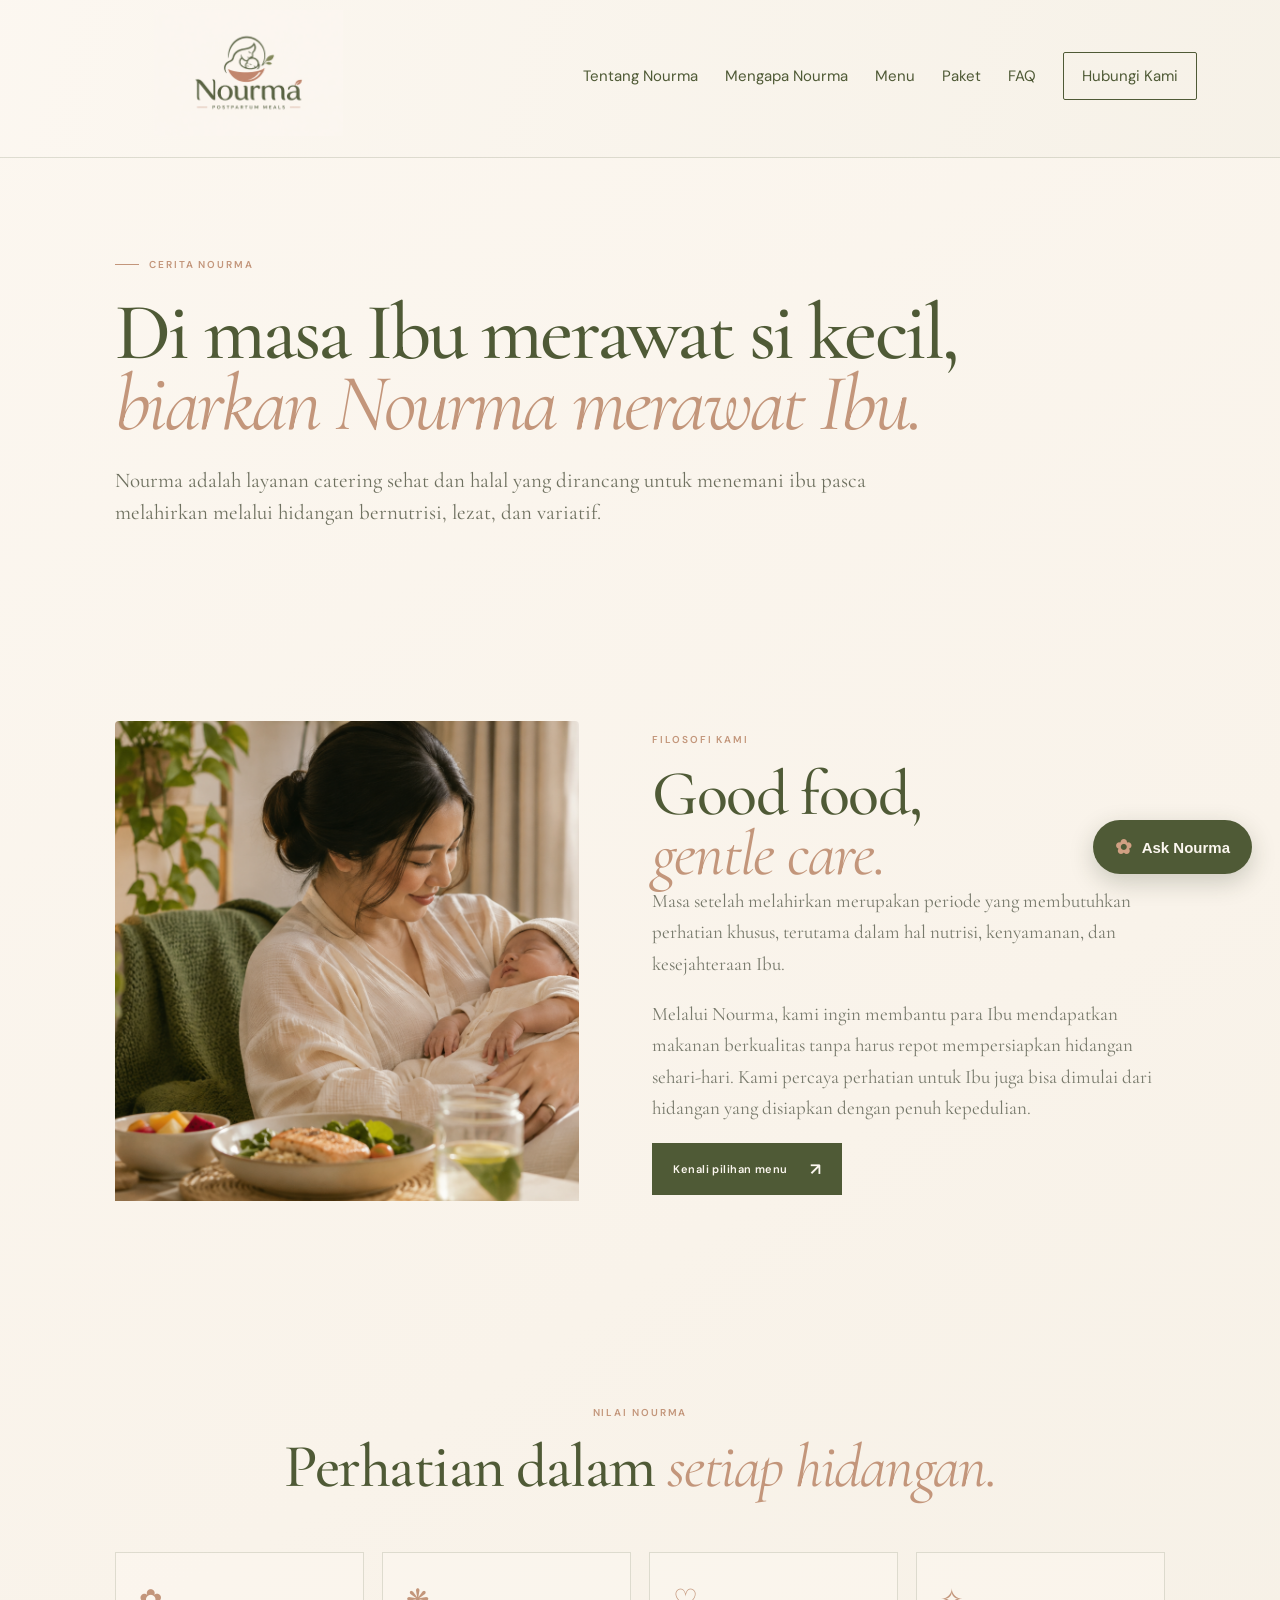
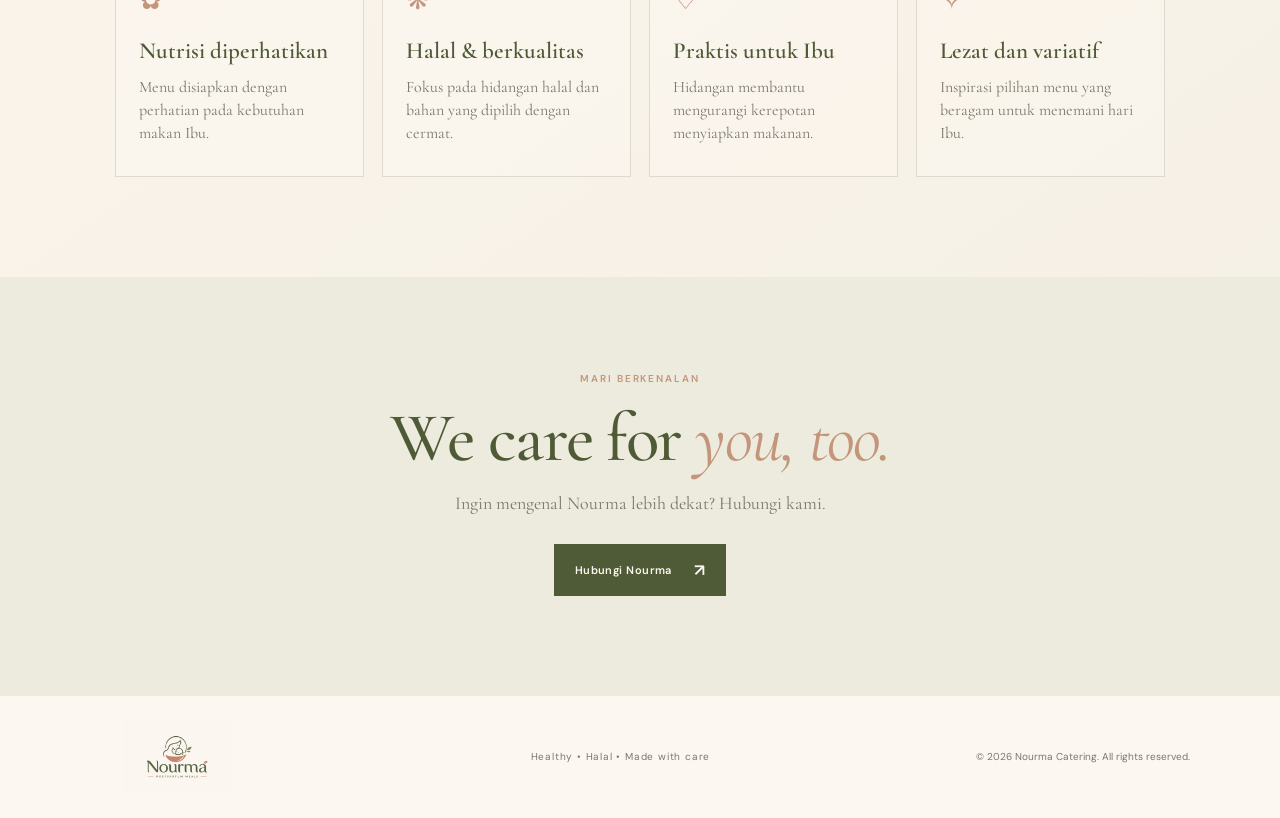
==== about.html @ ec866847 "feat: add scroll animations, multi-page structure, and assets - Add css/animations.css with scroll-t" ====
<!DOCTYPE html><html lang="id"><head><meta charset="UTF-8"><meta name="viewport" content="width=device-width, initial-scale=1.0"><meta name="theme-color" content="#FCF7F0"><meta name="description" content="Nourma catering sehat dan halal untuk ibu pasca melahirkan."><title>Tentang Nourma — Nourma Catering</title><link rel="preconnect" href="https://fonts.googleapis.com"><link rel="preconnect" href="https://fonts.gstatic.com" crossorigin><link href="https://fonts.googleapis.com/css2?family=Cormorant+Garamond:wght@400;500;600;700&family=DM+Sans:wght@400;500;600;700&display=swap" rel="stylesheet"><link rel="stylesheet" href="css/style.css"></head><body><header class="site-header">
  <a class="brand" href="index.html" aria-label="Nourma home"><img src="assets/logo.png" alt="Nourma Postpartum Meals logo" /></a>
  <button class="menu-toggle" aria-label="Toggle navigation" aria-expanded="false">☰</button>
  <nav class="nav-links" aria-label="Main navigation">
    <a href="about.html">Tentang Nourma</a><a href="index.html#benefits">Mengapa Nourma</a>
    <a href="menu.html">Menu</a><a href="packages.html">Paket</a><a href="index.html#faq">FAQ</a>
    <a class="nav-cta" href="contact.html">Hubungi Kami</a>
  </nav>
</header><main>
<section class="page-hero section">
  <p class="eyebrow"><span></span> CERITA NOURMA</p>
  <h1>Di masa Ibu merawat si kecil,<br><em>biarkan Nourma merawat Ibu.</em></h1>
  <p class="hero-description">Nourma adalah layanan catering sehat dan halal yang dirancang untuk menemani ibu pasca melahirkan melalui hidangan bernutrisi, lezat, dan variatif.</p>
</section>
<section class="section story-section">
  <div class="story-photo"><img src="assets/mother-newborn.png" alt="Warm home lifestyle" onerror="this.src='assets/mother-newborn.png"></div>
  <div><div class="section-kicker">FILOSOFI KAMI</div><h2>Good food,<br><em>gentle care.</em></h2>
  <p>Masa setelah melahirkan merupakan periode yang membutuhkan perhatian khusus, terutama dalam hal nutrisi, kenyamanan, dan kesejahteraan Ibu.</p>
  <p>Melalui Nourma, kami ingin membantu para Ibu mendapatkan makanan berkualitas tanpa harus repot mempersiapkan hidangan sehari-hari. Kami percaya perhatian untuk Ibu juga bisa dimulai dari hidangan yang disiapkan dengan penuh kepedulian.</p>
  <a class="button button-primary" href="menu.html">Kenali pilihan menu <span>↗</span></a></div>
</section>
<section class="section values-section"><div class="section-heading centered"><div class="section-kicker">NILAI NOURMA</div><h2>Perhatian dalam <em>setiap hidangan.</em></h2></div>
<div class="benefit-grid"><article class="benefit-card"><div class="benefit-icon">✿</div><h3>Nutrisi diperhatikan</h3><p>Menu disiapkan dengan perhatian pada kebutuhan makan Ibu.</p></article><article class="benefit-card"><div class="benefit-icon">❋</div><h3>Halal & berkualitas</h3><p>Fokus pada hidangan halal dan bahan yang dipilih dengan cermat.</p></article><article class="benefit-card"><div class="benefit-icon">♡</div><h3>Praktis untuk Ibu</h3><p>Hidangan membantu mengurangi kerepotan menyiapkan makanan.</p></article><article class="benefit-card"><div class="benefit-icon">✧</div><h3>Lezat dan variatif</h3><p>Inspirasi pilihan menu yang beragam untuk menemani hari Ibu.</p></article></div></section>
<section class="contact-section"><div class="section-kicker">MARI BERKENALAN</div><h2>We care for <em>you, too.</em></h2><p>Ingin mengenal Nourma lebih dekat? Hubungi kami.</p><a class="button button-primary" href="contact.html">Hubungi Nourma <span>↗</span></a></section>
</main><footer class="site-footer">
  <img src="assets/logo.png" alt="Nourma Postpartum Meals" />
  <p>Healthy • Halal • Made with care</p>
  <span>© <span id="year"></span> Nourma Catering. All rights reserved.</span>
</footer>
<div class="ask-nourma">
  <button class="ask-trigger" type="button" aria-expanded="false" aria-controls="ask-panel"><span class="chat-symbol">✿</span> Ask Nourma</button>
  <div class="ask-panel" id="ask-panel" hidden>
    <div class="ask-panel-head"><div><strong>Ask Nourma</strong><small>How can we help, Ibu?</small></div><button class="ask-close" aria-label="Close chat">×</button></div>
    <p class="ask-welcome">Halo, Ibu! Pilih cara untuk bertanya tentang menu dan paket Nourma.</p>
    <button class="ask-option" type="button" data-chat="menu">🌿 Tanya tentang menu</button>
    <button class="ask-option" type="button" data-chat="packages">♡ Tanya tentang paket</button>
    <button class="ask-option" type="button" data-chat="delivery">⌂ Tanya tentang pengiriman</button>
    <div class="ask-answer" aria-live="polite"></div>
    <a class="ask-whatsapp" id="ask-whatsapp" href="#" target="_blank" rel="noopener">Chat via WhatsApp ↗</a>
    <small class="ask-note">AI chat demo: jawaban dasar. WhatsApp perlu nomor resmi Nourma.</small>
  </div>
</div>
<script src="js/script.js"></script></body></html>
---- css/style.css ----
/* Nourma brand palette sampled as a visual guide from the logo */
:root {
  --cream: #FCF7F0;
  --green: #4F5A36;
  --terracotta: #C3967B;
  --ink: #37382F;
  --muted: #77796B;
  --line: rgba(91, 100, 68, .18);
  --serif: "Cormorant Garamond", Georgia, serif;
  --sans: "DM Sans", Arial, sans-serif;
}
* { box-sizing: border-box; }
html { scroll-behavior: smooth; }
body { margin: 0; background: linear-gradient(145deg, #FCF7F0 0%, #F9F3EA 52%, #F4EFE4 100%); color: var(--ink); font-family: var(--serif); }
a { color: inherit; text-decoration: none; }
.site-header { height: 158px; padding: 22px 6.5% 28px; display: flex; align-items: center; justify-content: space-between; border-bottom: 1px solid var(--line); background: linear-gradient(105deg, rgba(252,247,240,.97), rgba(246,241,231,.97)); position: sticky; top: 0; z-index: 20; backdrop-filter: blur(12px); }
.brand img { width: 330px; height: 126px; object-fit: contain; }
.nav-links { display: flex; align-items: center; gap: clamp(15px, 2.1vw, 30px); font-family: var(--sans); font-size: 15px; color: var(--green); }
.nav-links a:not(.nav-cta):hover, .text-link:hover { color: var(--terracotta); }
.nav-cta { padding: 13px 18px; border: 1px solid var(--green); border-radius: 2px; }
.menu-toggle { display: none; border: 0; background: transparent; color: var(--green); font-size: 24px; }
.section { padding: 100px 9%; }
.hero { min-height: 650px; display: grid; grid-template-columns: 1.04fr .96fr; gap: 7%; align-items: center; padding-top: 76px; padding-bottom: 84px; }
.eyebrow, .section-kicker { font-family: var(--sans); font-size: 10px; font-weight: 600; letter-spacing: .19em; color: var(--terracotta); }
.eyebrow { display: flex; align-items: center; gap: 10px; }
.eyebrow span { width: 24px; height: 1px; background: var(--terracotta); }
h1, h2, h3, p { margin-top: 0; }
h1 { font-size: clamp(55px, 6.3vw, 88px); line-height: .88; letter-spacing: -.035em; font-weight: 500; color: var(--green); margin: 26px 0; }
h1 em, h2 em { color: var(--terracotta); font-weight: 400; }
.hero-description { max-width: 490px; font-size: 19px; line-height: 1.55; color: #6E705F; }
.hero-actions { display: flex; align-items: center; gap: 28px; margin-top: 30px; }
.button { display: inline-flex; align-items: center; justify-content: center; gap: 22px; padding: 15px 21px; font-family: var(--sans); font-size: 11px; font-weight: 600; letter-spacing: .04em; transition: transform .2s, background .2s; }
.button:hover { transform: translateY(-2px); }
.button-primary { background: var(--green); color: var(--cream); }
.button-primary:hover { background: #454D32; }
.button span { font-size: 17px; }
.text-link { font-family: var(--sans); font-size: 11px; font-weight: 600; color: var(--green); }
.text-link span { margin-left: 8px; font-size: 15px; }
.hero-note { display: flex; align-items: center; gap: 12px; margin-top: 52px; font-size: 14px; color: var(--muted); font-style: italic; }
.note-mark { color: var(--terracotta); font-size: 22px; }
.hero-visual { position: relative; min-height: 530px; }
.hero-image-wrap { height: 520px; width: 100%; border-radius: 4px; overflow: hidden; background: #E8E4D8; position: relative; isolation: isolate; }
.hero-image { position: absolute; inset: 0; width: 100%; height: 100%; object-fit: cover; opacity: 0; transition: opacity 1.15s ease-in-out; }
.hero-image.is-active { opacity: 1; }
.hero-slide-caption { position: absolute; left: 24px; bottom: 86px; z-index: 2; display: flex; flex-direction: column; gap: 6px; padding: 14px 18px; color: #FFFCF7; background: linear-gradient(90deg, rgba(48,55,36,.68), rgba(48,55,36,.08)); max-width: calc(100% - 48px); pointer-events: none; }
.caption-kicker { font-family: var(--sans); font-size: 9px; letter-spacing: .16em; color: #F0D3BE; }
.caption-title { font-size: clamp(20px, 2.2vw, 28px); font-style: italic; line-height: 1.1; }
.hero-slide-controls { position: absolute; z-index: 3; left: 50%; bottom: 20px; transform: translateX(-50%); display: flex; align-items: center; gap: 15px; padding: 7px 11px; border-radius: 30px; background: rgba(252,247,240,.88); backdrop-filter: blur(8px); }
.slide-arrow { width: 25px; height: 25px; border: 1px solid rgba(91,100,68,.25); border-radius: 50%; background: transparent; color: var(--green); font-family: var(--sans); font-size: 18px; line-height: 1; cursor: pointer; }
.slide-dots { display: flex; align-items: center; gap: 7px; }
.slide-dot { width: 7px; height: 7px; padding: 0; border: 0; border-radius: 50%; background: rgba(91,100,68,.35); cursor: pointer; transition: width .25s, background .25s; }
.slide-dot.is-active { width: 20px; border-radius: 8px; background: var(--green); }
.floating-card { position: absolute; bottom: 30px; left: -42px; background: #FFFCF7; padding: 17px 22px; display: flex; gap: 14px; align-items: center; box-shadow: 0 12px 35px rgba(48,52,36,.09); }
.floating-icon { color: var(--terracotta); font-size: 25px; }
.floating-card strong, .floating-card small { display: block; }
.floating-card strong { color: var(--green); font-size: 16px; font-weight: 600; }
.floating-card small { font-family: var(--sans); color: var(--muted); font-size: 10px; margin-top: 4px; }
.hero-circle { position: absolute; top: 14px; right: -25px; width: 100px; height: 100px; border: 1px solid var(--terracotta); border-radius: 50%; display: grid; place-items: center; text-align: center; color: var(--terracotta); font-size: 15px; line-height: 1.05; font-style: italic; transform: rotate(10deg); }
.trust-strip { background: var(--green); color: var(--cream); display: flex; align-items: center; justify-content: center; gap: clamp(15px, 4vw, 55px); padding: 22px 6%; background: #EDEBDD; color: var(--green); font-family: var(--sans); font-size: 10px; letter-spacing: .1em; text-transform: uppercase; flex-wrap: wrap; }
.trust-strip i { color: var(--terracotta); font-style: normal; font-size: 16px; }
.about-section { padding-top: 115px; padding-bottom: 115px; }
.about-grid { display: grid; grid-template-columns: 1.15fr .85fr; gap: 10%; margin-top: 35px; align-items: start; }
h2 { color: var(--green); font-size: clamp(42px, 4.8vw, 64px); line-height: .97; font-weight: 500; letter-spacing: -.025em; margin: 18px 0 0; }
.about-text { padding-top: 6px; }
.about-text p { font-size: 19px; line-height: 1.55; color: #747565; margin-bottom: 20px; }
.green-link { display: inline-block; margin-top: 10px; }
.benefits-section { background: #F3EEE5; }
.section-heading.centered { text-align: center; }
.section-heading h2 { margin-top: 18px; }
.section-heading p { color: var(--muted); font-size: 17px; margin-top: 20px; }
.benefit-grid { display: grid; grid-template-columns: repeat(4, 1fr); gap: 18px; margin-top: 55px; }
.benefit-card { padding: 30px 23px 28px; border: 1px solid var(--line); min-height: 225px; background: rgba(252,247,240,.42); }
.benefit-icon { color: var(--terracotta); font-size: 28px; margin-bottom: 23px; }
.benefit-card h3 { color: var(--green); font-size: 23px; line-height: 1; font-weight: 600; margin-bottom: 13px; }
.benefit-card p { font-size: 16px; line-height: 1.45; color: var(--muted); margin-bottom: 0; }
.menu-section { padding-top: 110px; padding-bottom: 105px; }
.menu-top { display: flex; align-items: end; justify-content: space-between; gap: 40px; margin-bottom: 42px; }
.menu-top h2 { margin-top: 17px; }
.menu-top > p { max-width: 350px; font-size: 16px; line-height: 1.5; color: var(--muted); margin-bottom: 5px; }
.menu-grid { display: grid; grid-template-columns: repeat(3, 1fr); gap: 22px; }
.menu-card { background: #FFFCF7; }
.menu-card img { display: block; width: 100%; height: 270px; object-fit: cover; }
.menu-card-content { padding: 23px 23px 26px; }
.menu-tag { font-family: var(--sans); color: var(--terracotta); font-size: 9px; letter-spacing: .15em; }
.menu-card h3 { font-size: 28px; font-weight: 600; color: var(--green); margin: 12px 0 8px; }
.menu-card p { color: var(--muted); font-size: 16px; line-height: 1.4; margin: 0; }
.disclaimer { font-family: var(--sans); font-size: 10px; line-height: 1.5; color: #89897C; margin-top: 22px; }
.package-section { display: grid; grid-template-columns: .95fr 1.05fr; padding: 0 9%; background: var(--green); color: var(--cream); }
.package-panel { padding: 85px 10% 85px 0; }
.package-panel .section-kicker { color: #D8B5A0; }
.package-panel h2 { color: var(--cream); margin-top: 20px; }
.package-panel h2 em { color: #D8B5A0; }
.package-panel > p { color: rgba(252,247,240,.75); font-size: 18px; line-height: 1.5; margin: 25px 0 30px; max-width: 380px; }
.button-light { background: var(--cream); color: var(--green); }
.package-side { padding: 58px 0 58px 10%; border-left: 1px solid rgba(252,247,240,.2); }
.package-placeholder { display: flex; gap: 25px; padding: 23px 0; border-bottom: 1px solid rgba(252,247,240,.2); }
.package-placeholder:last-child { border-bottom: 0; }
.package-number { color: #D8B5A0; font-family: var(--sans); font-size: 11px; letter-spacing: .1em; padding-top: 4px; }
.package-placeholder h3 { font-size: 27px; font-weight: 500; color: var(--cream); margin-bottom: 6px; }
.package-placeholder p { font-size: 15px; color: rgba(252,247,240,.7); margin-bottom: 12px; }
.coming-soon { font-family: var(--sans); font-size: 9px; letter-spacing: .15em; color: #D8B5A0; }
.process-section { background: #F3EEE5; }
.process-grid { display: grid; grid-template-columns: repeat(3, 1fr); gap: 35px; margin-top: 55px; }
.process-step { border-top: 1px solid var(--terracotta); padding-top: 22px; }
.process-step > span { font-family: var(--sans); font-size: 11px; color: var(--terracotta); letter-spacing: .1em; }
.process-step h3 { font-size: 28px; color: var(--green); font-weight: 600; margin: 17px 0 10px; }
.process-step p { font-size: 17px; line-height: 1.45; color: var(--muted); }
.faq-section { display: grid; grid-template-columns: .8fr 1.2fr; gap: 10%; }
.faq-intro h2 { margin-top: 20px; }
.faq-intro > p { color: var(--muted); font-size: 17px; margin-top: 20px; }
.faq-list details { border-bottom: 1px solid var(--line); padding: 20px 0; }
.faq-list details:first-child { border-top: 1px solid var(--line); }
.faq-list summary { cursor: pointer; list-style: none; color: var(--green); font-size: 23px; font-weight: 600; display: flex; justify-content: space-between; gap: 15px; }
.faq-list summary::-webkit-details-marker { display: none; }
.faq-list summary::after { content: "+"; font-family: var(--sans); font-size: 19px; color: var(--terracotta); }
.faq-list details[open] summary::after { content: "−"; }
.faq-list details p { color: var(--muted); font-size: 17px; line-height: 1.5; margin: 14px 30px 0 0; }
.contact-section { padding: 95px 7% 100px; text-align: center; background: #EDEBDD; }
.contact-flower { color: var(--terracotta); font-size: 32px; margin-bottom: 20px; }
.contact-section h2 { font-size: clamp(46px, 5.4vw, 72px); margin: 20px 0; }
.contact-section > p { font-size: 18px; color: var(--muted); margin: 0 auto 30px; }
.contact-note { display: block; font-family: var(--sans); color: #858577; font-size: 10px; margin-top: 15px; }
.site-footer { display: flex; align-items: center; justify-content: space-between; padding: 25px 7%; gap: 20px; flex-wrap: wrap; background: var(--cream); color: var(--muted); font-family: var(--sans); font-size: 10px; }
.site-footer img { width: 175px; height: 72px; object-fit: contain; }
.site-footer p { margin: 0; letter-spacing: .08em; }
.site-footer span { margin: 0; }
@media (max-width: 900px) {
  .site-header { padding: 16px 5% 22px; height: 112px; }
  .brand img { width: 215px; height: 82px; }
  .menu-toggle { display: block; }
  .nav-links { display: none; position: absolute; top: 111px; left: 0; right: 0; padding: 22px 6%; background: var(--cream); border-bottom: 1px solid var(--line); flex-direction: column; align-items: stretch; gap: 18px; }
  .nav-links.open { display: flex; }
  .nav-cta { text-align: center; }
  .section { padding: 75px 6%; }
  .hero { grid-template-columns: 1fr; gap: 40px; padding-top: 60px; }
  .hero-visual { max-width: 570px; width: 100%; margin: 0 auto; min-height: 430px; }
  .hero-image-wrap { height: 430px; }
  .hero-slide-caption { left: 15px; bottom: 78px; }
  .hero-slide-controls { bottom: 14px; }
  .hero-circle { right: -10px; }
  .about-grid, .faq-section { grid-template-columns: 1fr; gap: 30px; }
  .benefit-grid { grid-template-columns: repeat(2, 1fr); }
  .menu-grid { grid-template-columns: repeat(2, 1fr); }
  .menu-card:last-child { grid-column: span 2; }
  .menu-card:last-child img { height: 300px; }
  .package-section { grid-template-columns: 1fr; padding: 0 6%; }
  .package-panel { padding: 70px 0 45px; }
  .package-side { padding: 25px 0 55px; border-left: 0; border-top: 1px solid rgba(252,247,240,.2); }
}
@media (max-width: 560px) {
  .section { padding: 62px 6%; }
  h1 { font-size: 59px; }
  h2 { font-size: 44px; }
  .hero-description { font-size: 17px; }
  .hero-actions { gap: 20px; flex-wrap: wrap; }
  .hero-note { margin-top: 32px; }
  .hero-visual { min-height: 350px; }
  .hero-image-wrap { height: 350px; }
  .hero-slide-caption { bottom: 70px; padding: 10px 12px; }
  .caption-title { font-size: 20px; }
  .floating-card { left: -8px; bottom: 20px; padding: 13px 15px; }
  .hero-circle { width: 78px; height: 78px; font-size: 12px; top: 0; right: -5px; }
  .trust-strip { background: var(--green); color: var(--cream); gap: 12px; font-size: 8px; padding: 18px 5%; }
  .trust-strip i { font-size: 12px; }
  .benefit-grid, .menu-grid, .process-grid { grid-template-columns: 1fr; }
  .benefit-card { min-height: 0; }
  .menu-card:last-child { grid-column: auto; }
  .menu-card img, .menu-card:last-child img { height: 245px; }
  .menu-top { display: block; }
  .menu-top > p { margin-top: 20px; }
  .package-placeholder h3 { font-size: 24px; }
  .faq-list summary { font-size: 20px; }
  .contact-section { padding: 70px 6%; }
  .site-footer { flex-direction: column; text-align: center; }
}

/* Multi-page layout and Nourma interaction refinements */
.page-hero { padding-top: 100px; padding-bottom: 70px; max-width: 1500px; }
.page-hero h1 { max-width: 1100px; }
.page-hero .hero-description { max-width: 780px; font-size: 21px; }
.story-section { display:grid; grid-template-columns: .95fr 1.05fr; gap:7%; align-items:center; }
.story-photo { min-height: 480px; overflow:hidden; border-radius: 4px; }
.story-photo img { width:100%; height:480px; object-fit:cover; }
.story-section h2 { font-size: clamp(48px,5vw,72px); line-height:.95; color:var(--green); }
.story-section p { font-size:19px; line-height:1.65; color:var(--muted); }
.package-grid { display:grid; grid-template-columns:repeat(3,1fr); gap:24px; }
.package-card { padding:38px; background:#FFFCF7; border:1px solid var(--line); transition:transform .3s ease, box-shadow .3s ease; }
.package-card:hover { transform:translateY(-8px); box-shadow:0 20px 45px rgba(47,55,34,.12); }
.package-card h2 { font-size:44px; color:var(--green); }
.package-card p, .package-card li { font-size:18px; line-height:1.6; color:var(--muted); }
.package-card ul { padding-left:20px; margin:24px 0; }
.package-featured { background:var(--green); color:var(--cream); }
.package-featured h2, .package-featured p, .package-featured li { color:var(--cream); }
.package-featured .section-kicker { color:#E3B99E; }
.contact-page-grid { display:grid; grid-template-columns:1fr 1fr; gap:8%; align-items:start; }
.contact-info h2 { font-size:clamp(48px,5vw,72px); color:var(--green); line-height:.95; }
.contact-info p { font-size:19px; line-height:1.6; color:var(--muted); }
.menu-card { display:block; color:inherit; transition:transform .28s cubic-bezier(.2,.8,.2,1), box-shadow .28s ease; cursor:pointer; }
.menu-card:hover { transform:translateY(-9px); box-shadow:0 18px 40px rgba(55,56,47,.12); }
.menu-card:active { animation: nourma-bounce .42s ease; }
.menu-card img { transition:transform .45s ease; }
.menu-card:hover img { transform:scale(1.045); }
@keyframes nourma-bounce { 0%,100% { transform:translateY(-5px) scale(1); } 35% { transform:translateY(2px) scale(.985); } 65% { transform:translateY(-8px) scale(1.01); } }
.ask-nourma { position:fixed; z-index:50; right:28px; bottom:26px; font-family:var(--sans); }
.ask-trigger { border:0; background:var(--green); color:var(--cream); border-radius:40px; padding:15px 22px; display:flex; align-items:center; gap:10px; font-size:15px; font-weight:600; box-shadow:0 8px 25px rgba(47,55,34,.22); cursor:pointer; transition:transform .2s, background .2s; }
.ask-trigger:hover { transform:translateY(-3px); background:#414A2D; }
.chat-symbol { color:#D1A083; font-size:20px; }
.ask-panel { position:absolute; right:0; bottom:70px; width:min(360px, calc(100vw - 32px)); background:#FFFCF7; border:1px solid var(--line); border-radius:16px; padding:18px; box-shadow:0 20px 55px rgba(40,45,30,.2); }
.ask-panel-head { display:flex; justify-content:space-between; align-items:center; background:var(--green); color:var(--cream); padding:14px; border-radius:10px; margin:-2px -2px 14px; }
.ask-panel-head strong,.ask-panel-head small { display:block; }
.ask-panel-head small { color:#E8DCCB; margin-top:4px; }
.ask-close { border:0; background:transparent; color:var(--cream); font-size:25px; cursor:pointer; }
.ask-welcome { color:var(--ink); font-size:14px; line-height:1.5; }
.ask-option { width:100%; padding:12px; margin:5px 0; text-align:left; border:1px solid var(--line); background:#F7F1E7; color:var(--green); border-radius:8px; font:500 14px var(--sans); cursor:pointer; transition:transform .2s,background .2s; }
.ask-option:hover { transform:translateX(3px); background:#EFE7D9; }
.ask-answer { margin:10px 0; color:var(--ink); font-size:13px; line-height:1.5; }
.ask-whatsapp { display:block; text-align:center; margin-top:12px; padding:12px; background:var(--green); color:var(--cream); border-radius:8px; font-weight:600; font-size:14px; }
.ask-note { display:block; margin-top:10px; color:var(--muted); font-size:10px; line-height:1.4; }

@media(max-width:900px) {
  .story-section,.contact-page-grid { grid-template-columns:1fr; gap:36px; }
  .package-grid { grid-template-columns:1fr; }
  .page-hero h1 { font-size:clamp(50px,9vw,78px); }
}
@media(max-width:560px) {
  .brand img { width:230px; height:88px; }
  .site-header { height:112px; }
  .page-hero { padding-top:60px; }
  .page-hero .hero-description { font-size:18px; }
  .story-photo,.story-photo img { height:330px; min-height:330px; }
  .ask-nourma { right:14px; bottom:14px; }
  .ask-trigger { padding:13px 17px; font-size:13px; }
}


/* ===== Nourma motion refinements ===== */
.js-animations-ready [data-animate="fade-up"] {
  opacity:0; transform:translateY(24px);
  transition:opacity .65s cubic-bezier(.22,.61,.36,1),transform .65s cubic-bezier(.22,.61,.36,1);
}
.js-animations-ready [data-animate="slide-left"] {
  opacity:0; transform:translateX(-32px);
  transition:opacity .68s cubic-bezier(.22,.61,.36,1),transform .68s cubic-bezier(.22,.61,.36,1);
}
.js-animations-ready [data-animate="slide-right"] {
  opacity:0; transform:translateX(32px);
  transition:opacity .68s cubic-bezier(.22,.61,.36,1),transform .68s cubic-bezier(.22,.61,.36,1);
}
.js-animations-ready [data-animate="scale-up"] {
  opacity:0; transform:scale(.96) translateY(16px);
  transition:opacity .6s cubic-bezier(.22,.61,.36,1),transform .6s cubic-bezier(.22,.61,.36,1);
}
.js-animations-ready [data-animate="fade"] { opacity:0; transition:opacity .7s ease; }
.js-animations-ready [data-animate].is-visible { opacity:1; transform:none; }
[data-stagger="0"]{transition-delay:0ms}[data-stagger="1"]{transition-delay:80ms}
[data-stagger="2"]{transition-delay:160ms}[data-stagger="3"]{transition-delay:240ms}
[data-stagger="4"]{transition-delay:320ms}[data-stagger="5"]{transition-delay:400ms}
[data-stagger="6"]{transition-delay:480ms}[data-stagger="7"]{transition-delay:560ms}
@keyframes nourmaHeadlineIn { from{opacity:0;transform:translateY(28px)} to{opacity:1;transform:translateY(0)} }
@keyframes nourmaSoftFade { from{opacity:0} to{opacity:1} }
.hero-copy h1 { animation:nourmaHeadlineIn .78s cubic-bezier(.22,.61,.36,1) .12s both; }
.hero-copy .hero-description { animation:nourmaSoftFade .72s ease .42s both; }
.hero-copy .hero-actions { animation:nourmaSoftFade .72s ease .62s both; }
.site-header { animation:nourmaSoftFade .45s ease both; }
.hero-image { transition:opacity 1.05s ease; }
.benefit-card,.menu-card,.package-card { overflow:hidden; }
.menu-card img,.gallery-grid img { transition:transform .5s cubic-bezier(.22,.61,.36,1); }
.menu-card:hover img,.gallery-grid a:hover img { transform:scale(1.04); }
@media(prefers-reduced-motion:reduce){
 .hero-copy h1,.hero-copy .hero-description,.hero-copy .hero-actions,.site-header{animation:none!important}
 .js-animations-ready [data-animate]{opacity:1!important;transform:none!important;transition:none!important}
 [data-stagger]{transition-delay:0ms!important}
 .menu-card img,.gallery-grid img,.hero-image{transition:none!important;transform:none!important}
}


/* ===== FIX: Homepage Nourma package section layout and contrast ===== */
.package-section {
  display: grid !important;
  grid-template-columns: minmax(0, .95fr) minmax(0, 1.05fr) !important;
  align-items: center !important;
  gap: 0 !important;
  width: 100%;
  padding: 78px 9% !important;
  background: var(--green) !important;
  color: var(--cream) !important;
  overflow: visible !important;
}
.package-panel {
  min-width: 0;
  padding: 50px 9% 50px 0 !important;
  background: transparent !important;
  color: var(--cream) !important;
}
.package-panel .section-kicker { color: #D8B5A0 !important; }
.package-panel h2 {
  color: var(--cream) !important;
  font-size: clamp(48px, 5vw, 72px) !important;
  line-height: .98 !important;
  margin: 20px 0 !important;
}
.package-panel h2 em { color: #D8B5A0 !important; }
.package-panel > p {
  color: rgba(252,247,240,.82) !important;
  max-width: 440px !important;
  font-size: 18px !important;
  line-height: 1.6 !important;
}
.package-side {
  min-width: 0;
  padding: 30px 0 30px 9% !important;
  border-left: 1px solid rgba(252,247,240,.24) !important;
  background: transparent !important;
}
.package-placeholder {
  display: flex !important;
  align-items: flex-start !important;
  gap: 24px !important;
  padding: 24px 0 !important;
  background: transparent !important;
  border-bottom: 1px solid rgba(252,247,240,.24) !important;
}
.package-placeholder:last-child { border-bottom: 0 !important; }
.package-placeholder h3 {
  color: var(--cream) !important;
  font-size: clamp(24px, 2vw, 32px) !important;
  line-height: 1.15 !important;
  margin: 0 0 8px !important;
}
.package-placeholder p {
  color: rgba(252,247,240,.78) !important;
  font-size: 16px !important;
  margin: 0 0 12px !important;
}
.package-number { color: #D8B5A0 !important; flex: 0 0 auto; }
.coming-soon { color: #D8B5A0 !important; }
@media (max-width: 760px) {
  .package-section {
    grid-template-columns: 1fr !important;
    padding: 58px 6% !important;
  }
  .package-panel { padding: 10px 0 36px !important; }
  .package-side {
    padding: 25px 0 0 !important;
    border-left: 0 !important;
    border-top: 1px solid rgba(252,247,240,.24) !important;
  }
}
/* Prevent the package section copy from being stuck in hidden reveal states */
.package-section .package-panel,
.package-section .package-side,
.package-section .package-placeholder {
  opacity: 1 !important;
  transform: none !important;
}
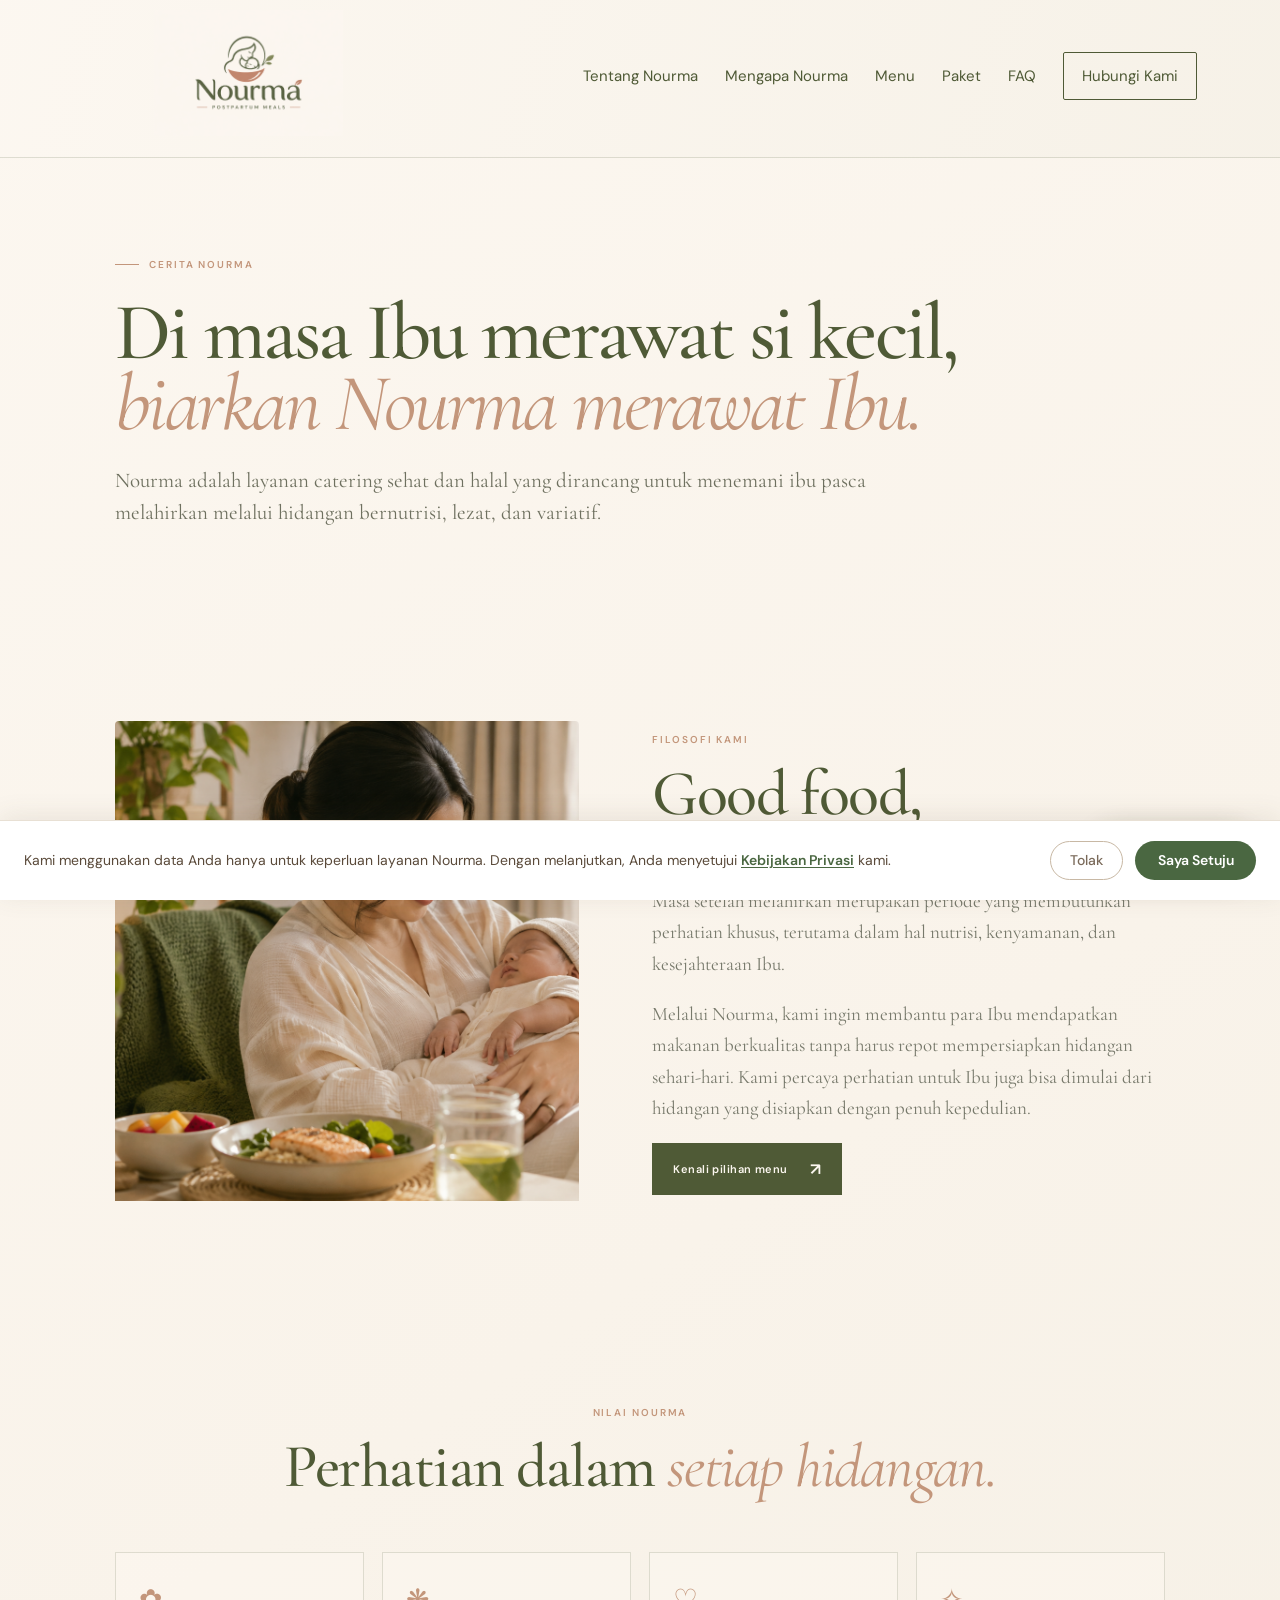
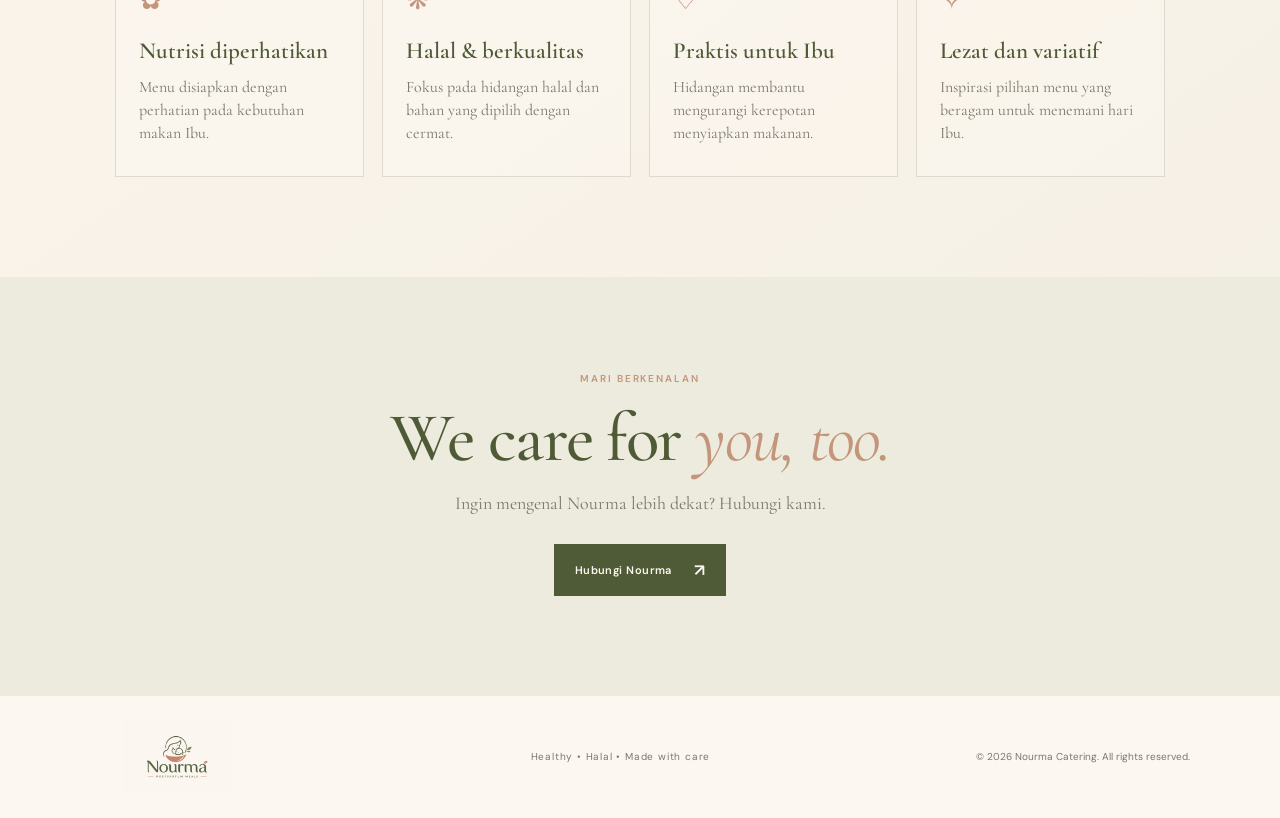
==== commit 574cf983: "feat: add favicon from logo + privacy policy popup - Generate assets/favicon.ico (16x32px) and asset" ====
--- a/about.html
+++ b/about.html
@@ -1,4 +1,4 @@
-<!DOCTYPE html><html lang="id"><head><meta charset="UTF-8"><meta name="viewport" content="width=device-width, initial-scale=1.0"><meta name="theme-color" content="#FCF7F0"><meta name="description" content="Nourma catering sehat dan halal untuk ibu pasca melahirkan."><title>Tentang Nourma — Nourma Catering</title><link rel="preconnect" href="https://fonts.googleapis.com"><link rel="preconnect" href="https://fonts.gstatic.com" crossorigin><link href="https://fonts.googleapis.com/css2?family=Cormorant+Garamond:wght@400;500;600;700&family=DM+Sans:wght@400;500;600;700&display=swap" rel="stylesheet"><link rel="stylesheet" href="css/style.css"></head><body><header class="site-header">
+<!DOCTYPE html><html lang="id"><head><meta charset="UTF-8"><meta name="viewport" content="width=device-width, initial-scale=1.0"><meta name="theme-color" content="#FCF7F0"><meta name="description" content="Nourma catering sehat dan halal untuk ibu pasca melahirkan."><title>Tentang Nourma — Nourma Catering</title><link rel="preconnect" href="https://fonts.googleapis.com"><link rel="preconnect" href="https://fonts.gstatic.com" crossorigin><link href="https://fonts.googleapis.com/css2?family=Cormorant+Garamond:wght@400;500;600;700&family=DM+Sans:wght@400;500;600;700&display=swap" rel="stylesheet"><link rel="icon" href="assets/favicon.ico" sizes="any"><link rel="icon" href="assets/favicon-32.png" type="image/png" sizes="32x32"><link rel="apple-touch-icon" href="assets/favicon-32.png"><link rel="stylesheet" href="css/style.css"></head><body><header class="site-header">
   <a class="brand" href="index.html" aria-label="Nourma home"><img src="assets/logo.png" alt="Nourma Postpartum Meals logo" /></a>
   <button class="menu-toggle" aria-label="Toggle navigation" aria-expanded="false">☰</button>
   <nav class="nav-links" aria-label="Main navigation">
@@ -40,4 +40,39 @@
     <small class="ask-note">AI chat demo: jawaban dasar. WhatsApp perlu nomor resmi Nourma.</small>
   </div>
 </div>
+<!-- ===== Privacy Policy Banner ===== -->
+<div class="privacy-banner" id="privacy-banner" role="region" aria-label="Privacy policy notice">
+  <p class="privacy-banner__text">
+    Kami menggunakan data Anda hanya untuk keperluan layanan Nourma.
+    Dengan melanjutkan, Anda menyetujui <a id="privacy-learn-more" role="button" tabindex="0">Kebijakan Privasi</a> kami.
+  </p>
+  <div class="privacy-banner__actions">
+    <button class="privacy-btn-decline" id="privacy-decline" type="button">Tolak</button>
+    <button class="privacy-btn-accept" id="privacy-accept" type="button">Saya Setuju</button>
+  </div>
+</div>
+<div class="privacy-modal-backdrop" id="privacy-modal-backdrop" role="dialog" aria-modal="true" aria-labelledby="privacy-modal-title">
+  <div class="privacy-modal">
+    <div class="privacy-modal__header">
+      <h2 id="privacy-modal-title">Kebijakan Privasi</h2>
+      <button class="privacy-modal__close" id="privacy-modal-close" aria-label="Tutup kebijakan privasi">�</button>
+    </div>
+    <div class="privacy-modal__body">
+      <h3>Informasi yang Kami Kumpulkan</h3>
+      <p>Nourma hanya mengumpulkan informasi yang Anda berikan secara sukarela, seperti nama dan nomor WhatsApp saat Anda menghubungi kami untuk informasi menu atau paket.</p>
+      <h3>Penggunaan Informasi</h3>
+      <p>Informasi Anda digunakan semata-mata untuk merespons pertanyaan dan permintaan layanan Nourma. Kami tidak menjual, menyewakan, atau membagikan data pribadi Anda kepada pihak ketiga untuk tujuan pemasaran.</p>
+      <h3>Keamanan Data</h3>
+      <p>Kami menjaga kerahasiaan informasi Anda dan hanya menggunakannya untuk keperluan komunikasi layanan Nourma.</p>
+      <h3>Cookie &amp; Penyimpanan Lokal</h3>
+      <p>Website ini menggunakan localStorage hanya untuk menyimpan preferensi privasi Anda di perangkat ini. Tidak ada cookie pelacak pihak ketiga yang digunakan.</p>
+      <h3>Kontak</h3>
+      <p>Jika Anda memiliki pertanyaan tentang kebijakan privasi ini, silakan hubungi kami melalui WhatsApp yang tertera di halaman Hubungi Kami.</p>
+    </div>
+    <div class="privacy-modal__footer">
+      <button class="privacy-btn-decline" id="privacy-modal-decline" type="button">Tolak</button>
+      <button class="privacy-btn-accept" id="privacy-modal-accept" type="button">Saya Setuju</button>
+    </div>
+  </div>
+</div>
 <script src="js/script.js"></script></body></html>
--- a/css/style.css
+++ b/css/style.css
@@ -353,3 +353,201 @@
   opacity: 1 !important;
   transform: none !important;
 }
+
+
+/* =============================================================
+   Privacy Policy Popup
+   - Slides up from the bottom on first visit
+   - Semi-transparent backdrop for the full modal on "Learn more"
+   - Matches Nourma cream / olive-green / terracotta palette
+   ============================================================= */
+
+/* ---- Cookie banner (bottom bar, shown on first visit) ---- */
+.privacy-banner {
+  position: fixed;
+  bottom: 0;
+  left: 0;
+  right: 0;
+  z-index: 9000;
+  background: #fff;
+  border-top: 1px solid #e8e0d4;
+  box-shadow: 0 -4px 24px rgba(92,75,55,0.10);
+  padding: 1.25rem 1.5rem;
+  display: flex;
+  align-items: center;
+  gap: 1.25rem;
+  flex-wrap: wrap;
+  transform: translateY(100%);
+  transition: transform 0.45s cubic-bezier(0.22, 0.61, 0.36, 1);
+}
+.privacy-banner.is-visible {
+  transform: translateY(0);
+}
+.privacy-banner.is-hidden {
+  transform: translateY(110%);
+  pointer-events: none;
+}
+.privacy-banner__text {
+  flex: 1 1 260px;
+  font-family: 'DM Sans', sans-serif;
+  font-size: 0.875rem;
+  color: #5a4a3a;
+  line-height: 1.6;
+  margin: 0;
+}
+.privacy-banner__text a {
+  color: #4a6741;
+  font-weight: 600;
+  text-decoration: underline;
+  text-underline-offset: 2px;
+  cursor: pointer;
+}
+.privacy-banner__text a:hover {
+  color: #c8814a;
+}
+.privacy-banner__actions {
+  display: flex;
+  gap: 0.75rem;
+  flex-shrink: 0;
+  flex-wrap: wrap;
+}
+.privacy-btn-accept {
+  background: #4a6741;
+  color: #fff;
+  border: none;
+  border-radius: 999px;
+  padding: 0.6rem 1.4rem;
+  font-family: 'DM Sans', sans-serif;
+  font-size: 0.875rem;
+  font-weight: 600;
+  cursor: pointer;
+  transition: background 0.2s;
+}
+.privacy-btn-accept:hover { background: #3a5232; }
+.privacy-btn-decline {
+  background: transparent;
+  color: #7a6a5a;
+  border: 1px solid #c8b8a4;
+  border-radius: 999px;
+  padding: 0.6rem 1.2rem;
+  font-family: 'DM Sans', sans-serif;
+  font-size: 0.875rem;
+  font-weight: 500;
+  cursor: pointer;
+  transition: border-color 0.2s, color 0.2s;
+}
+.privacy-btn-decline:hover { border-color: #4a6741; color: #4a6741; }
+
+/* ---- Full privacy policy modal ---- */
+.privacy-modal-backdrop {
+  position: fixed;
+  inset: 0;
+  z-index: 9100;
+  background: rgba(60, 48, 36, 0.55);
+  display: flex;
+  align-items: center;
+  justify-content: center;
+  padding: 1.5rem;
+  opacity: 0;
+  pointer-events: none;
+  transition: opacity 0.3s ease;
+}
+.privacy-modal-backdrop.is-open {
+  opacity: 1;
+  pointer-events: all;
+}
+.privacy-modal {
+  background: #faf7f2;
+  border-radius: 20px;
+  box-shadow: 0 16px 48px rgba(60,48,36,0.18);
+  width: 100%;
+  max-width: 600px;
+  max-height: 85vh;
+  display: flex;
+  flex-direction: column;
+  overflow: hidden;
+  transform: translateY(24px) scale(0.97);
+  transition: transform 0.35s cubic-bezier(0.22, 0.61, 0.36, 1);
+}
+.privacy-modal-backdrop.is-open .privacy-modal {
+  transform: translateY(0) scale(1);
+}
+.privacy-modal__header {
+  display: flex;
+  align-items: center;
+  justify-content: space-between;
+  padding: 1.5rem 1.75rem 1rem;
+  border-bottom: 1px solid #e8e0d4;
+  flex-shrink: 0;
+}
+.privacy-modal__header h2 {
+  font-family: 'Cormorant Garamond', Georgia, serif;
+  font-size: 1.5rem;
+  font-weight: 600;
+  color: #3a2e22;
+  margin: 0;
+}
+.privacy-modal__close {
+  background: none;
+  border: none;
+  font-size: 1.5rem;
+  line-height: 1;
+  color: #8a7a6a;
+  cursor: pointer;
+  padding: 0.25rem 0.5rem;
+  border-radius: 8px;
+  transition: background 0.15s, color 0.15s;
+}
+.privacy-modal__close:hover { background: #f0e8de; color: #3a2e22; }
+.privacy-modal__body {
+  overflow-y: auto;
+  padding: 1.5rem 1.75rem;
+  flex: 1;
+  -webkit-overflow-scrolling: touch;
+}
+.privacy-modal__body h3 {
+  font-family: 'Cormorant Garamond', Georgia, serif;
+  font-size: 1.1rem;
+  font-weight: 600;
+  color: #4a6741;
+  margin: 1.25rem 0 0.4rem;
+}
+.privacy-modal__body h3:first-child { margin-top: 0; }
+.privacy-modal__body p {
+  font-family: 'DM Sans', sans-serif;
+  font-size: 0.9rem;
+  color: #5a4a3a;
+  line-height: 1.75;
+  margin: 0 0 0.75rem;
+}
+.privacy-modal__footer {
+  display: flex;
+  gap: 0.75rem;
+  justify-content: flex-end;
+  padding: 1rem 1.75rem 1.5rem;
+  border-top: 1px solid #e8e0d4;
+  flex-shrink: 0;
+  flex-wrap: wrap;
+}
+
+/* Reduced motion */
+@media (prefers-reduced-motion: reduce) {
+  .privacy-banner,
+  .privacy-modal,
+  .privacy-modal-backdrop { transition: none !important; }
+}
+
+/* Mobile */
+@media (max-width: 600px) {
+  .privacy-banner {
+    flex-direction: column;
+    align-items: flex-start;
+    gap: 1rem;
+  }
+  .privacy-banner__actions { width: 100%; }
+  .privacy-btn-accept,
+  .privacy-btn-decline { flex: 1; text-align: center; }
+  .privacy-modal__header,
+  .privacy-modal__body,
+  .privacy-modal__footer { padding-left: 1.25rem; padding-right: 1.25rem; }
+}
